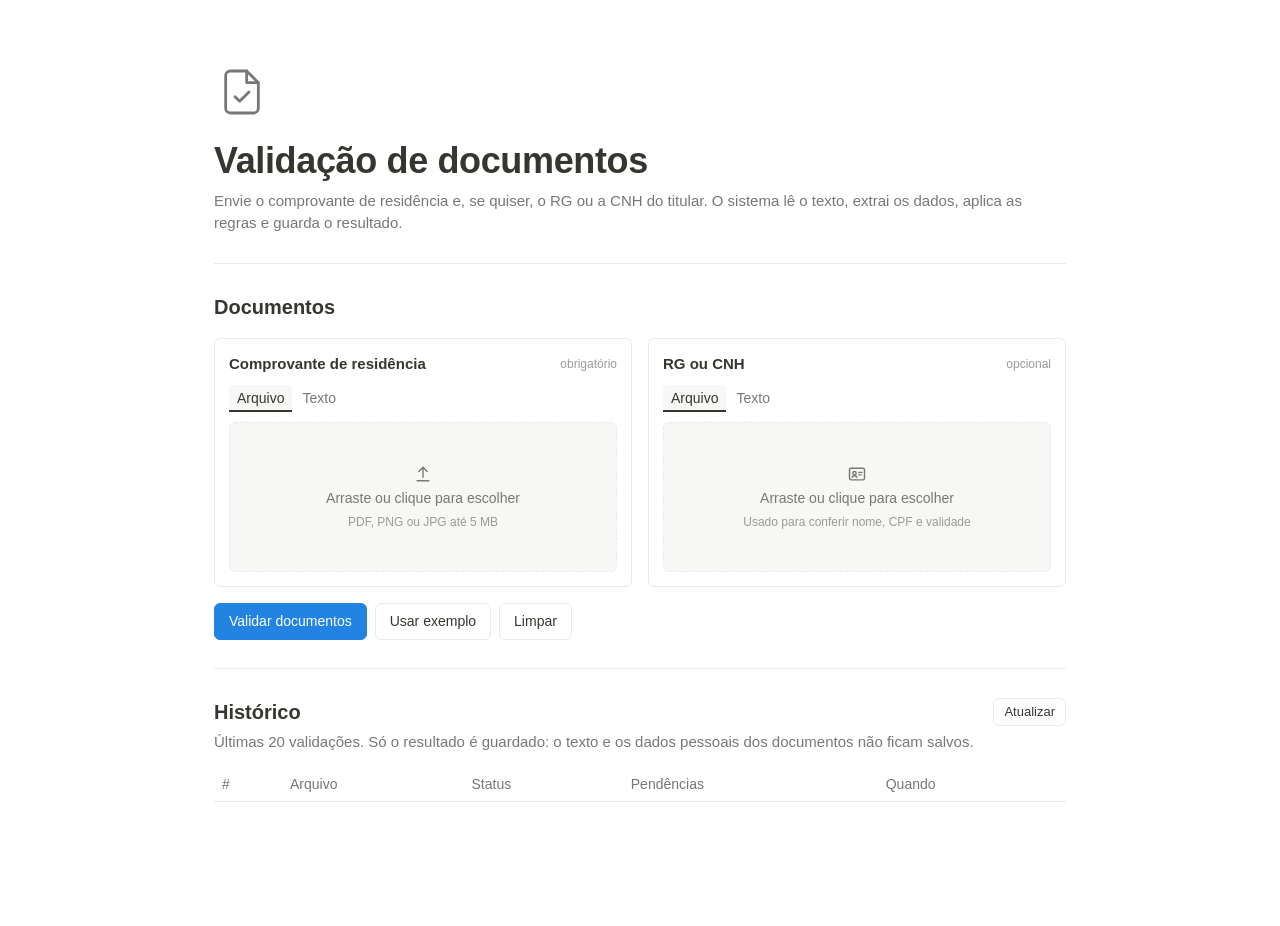
==== src/main/resources/static/index.html @ cb9aefbe "feat: tela web em estilo Notion para validar e consultar - envio do comprovante e do RG/CNH por arqu" ====
<!DOCTYPE html>
<html lang="pt-BR">
<head>
    <meta charset="UTF-8">
    <meta name="viewport" content="width=device-width, initial-scale=1">
    <title>Validação de documentos</title>
    <link rel="stylesheet" href="app.css">
</head>
<body>
<main class="pagina">
    <header class="cabecalho">
        <svg class="icone-titulo" viewBox="0 0 24 24" aria-hidden="true"><path d="M14 3H7a2 2 0 0 0-2 2v14a2 2 0 0 0 2 2h10a2 2 0 0 0 2-2V8z"/><path d="M14 3v5h5"/><path d="m9 14 2 2 4-4"/></svg>
        <h1>Validação de documentos</h1>
        <p class="sub">Envie o comprovante de residência e, se quiser, o RG ou a CNH do titular. O sistema lê o texto, extrai os dados, aplica as regras e guarda o resultado.</p>
    </header>

    <section class="bloco" aria-labelledby="t-envio">
        <h2 id="t-envio">Documentos</h2>
        <div class="docs">
            <div class="doc" data-doc="comprovante">
                <div class="doc-topo">
                    <h3>Comprovante de residência</h3>
                    <span class="obrigatorio">obrigatório</span>
                </div>
                <div class="abas" role="tablist">
                    <button type="button" role="tab" class="aba ativa" data-aba="arquivo" aria-selected="true">Arquivo</button>
                    <button type="button" role="tab" class="aba" data-aba="texto" aria-selected="false">Texto</button>
                </div>
                <label class="soltar" data-painel="arquivo">
                    <input type="file" accept="application/pdf,image/png,image/jpeg" hidden>
                    <svg viewBox="0 0 24 24" aria-hidden="true"><path d="M12 16V4"/><path d="m7 9 5-5 5 5"/><path d="M5 20h14"/></svg>
                    <span class="soltar-texto">Arraste ou clique para escolher</span>
                    <span class="soltar-dica">PDF, PNG ou JPG até 5 MB</span>
                </label>
                <textarea data-painel="texto" hidden rows="7" placeholder="Cole aqui o texto do comprovante"></textarea>
            </div>

            <div class="doc" data-doc="identificacao">
                <div class="doc-topo">
                    <h3>RG ou CNH</h3>
                    <span class="opcional">opcional</span>
                </div>
                <div class="abas" role="tablist">
                    <button type="button" role="tab" class="aba ativa" data-aba="arquivo" aria-selected="true">Arquivo</button>
                    <button type="button" role="tab" class="aba" data-aba="texto" aria-selected="false">Texto</button>
                </div>
                <label class="soltar" data-painel="arquivo">
                    <input type="file" accept="application/pdf,image/png,image/jpeg" hidden>
                    <svg viewBox="0 0 24 24" aria-hidden="true"><rect x="3" y="5" width="18" height="14" rx="2"/><circle cx="9" cy="11" r="2"/><path d="M6 16c.8-1.5 1.8-2 3-2s2.2.5 3 2"/><path d="M14 10h4M14 13h3"/></svg>
                    <span class="soltar-texto">Arraste ou clique para escolher</span>
                    <span class="soltar-dica">Usado para conferir nome, CPF e validade</span>
                </label>
                <textarea data-painel="texto" hidden rows="7" placeholder="Cole aqui o texto do RG ou da CNH"></textarea>
            </div>
        </div>
        <div class="acoes">
            <button type="button" id="validar" class="primario">Validar documentos</button>
            <button type="button" id="exemplo" class="secundario">Usar exemplo</button>
            <button type="button" id="limpar" class="secundario">Limpar</button>
        </div>
        <p id="aviso" class="aviso" role="alert" hidden></p>
    </section>

    <section id="resultado" class="bloco" aria-labelledby="t-resultado" hidden>
        <div class="resultado-topo">
            <h2 id="t-resultado">Resultado</h2>
            <span id="status" class="tag"></span>
        </div>

        <h3 class="rotulo">Etapas</h3>
        <ol id="etapas" class="etapas"></ol>

        <div class="colunas">
            <div>
                <h3 class="rotulo">Dados do comprovante</h3>
                <dl id="dados" class="propriedades"></dl>
            </div>
            <div id="bloco-identificacao" hidden>
                <h3 class="rotulo" id="t-identificacao">Dados da identificação</h3>
                <dl id="identificacao" class="propriedades"></dl>
            </div>
        </div>

        <h3 class="rotulo">Regras</h3>
        <ul id="regras" class="regras"></ul>
    </section>

    <section class="bloco" aria-labelledby="t-historico">
        <div class="resultado-topo">
            <h2 id="t-historico">Histórico</h2>
            <button type="button" id="atualizar" class="secundario pequeno">Atualizar</button>
        </div>
        <p class="sub">Últimas 20 validações. Só o resultado é guardado: o texto e os dados pessoais dos documentos não ficam salvos.</p>
        <div class="tabela-rolagem">
            <table class="tabela">
                <thead><tr><th>#</th><th>Arquivo</th><th>Status</th><th>Pendências</th><th>Quando</th></tr></thead>
                <tbody id="historico"></tbody>
            </table>
        </div>
    </section>
</main>

<template id="icone-ok"><svg viewBox="0 0 24 24" aria-hidden="true"><path d="m5 12 5 5 9-10"/></svg></template>
<template id="icone-falha"><svg viewBox="0 0 24 24" aria-hidden="true"><path d="M6 6l12 12M18 6 6 18"/></svg></template>
<script src="app.js"></script>
</body>
</html>
---- src/main/resources/static/app.css ----
:root {
    --texto: #37352f;
    --texto-2: #787774;
    --texto-3: #9b9a97;
    --borda: #e9e9e7;
    --fundo: #ffffff;
    --fundo-2: #f7f7f5;
    --fundo-hover: #efefed;
    --azul: #2383e2;
    --verde-fundo: #dbeddb; --verde-texto: #1c3829;
    --vermelho-fundo: #ffe2dd; --vermelho-texto: #5d1715;
    --amarelo-fundo: #fdecc8; --amarelo-texto: #402c1b;
    --cinza-fundo: #e3e2e0; --cinza-texto: #32302c;
    color-scheme: light;
}
@media (prefers-color-scheme: dark) {
    :root {
        --texto: #e6e6e4;
        --texto-2: #9b9b9b;
        --texto-3: #7f7f7f;
        --borda: #373737;
        --fundo: #191919;
        --fundo-2: #202020;
        --fundo-hover: #2c2c2c;
        --azul: #529cca;
        --verde-fundo: #2b593f; --verde-texto: #e6f2ea;
        --vermelho-fundo: #6e3630; --vermelho-texto: #fbe9e6;
        --amarelo-fundo: #89632a; --amarelo-texto: #fbf0dc;
        --cinza-fundo: #454b4e; --cinza-texto: #ececec;
        color-scheme: dark;
    }
}
* { box-sizing: border-box; }
body {
    margin: 0;
    background: var(--fundo);
    color: var(--texto);
    font: 15px/1.5 ui-sans-serif, -apple-system, BlinkMacSystemFont, "Segoe UI", Helvetica, Arial, sans-serif;
}
.pagina { max-width: 900px; margin: 0 auto; padding: 64px 24px 96px; }
svg { width: 20px; height: 20px; fill: none; stroke: currentColor; stroke-width: 1.7; stroke-linecap: round; stroke-linejoin: round; }
h1 { font-size: 36px; line-height: 1.2; font-weight: 700; margin: 12px 0 8px; letter-spacing: -0.01em; }
h2 { font-size: 20px; font-weight: 600; margin: 0; }
h3 { font-size: 15px; font-weight: 600; margin: 0; }
.icone-titulo { width: 56px; height: 56px; stroke-width: 1.2; color: var(--texto-2); }
.sub { color: var(--texto-2); margin: 4px 0 0; }
.bloco { border-top: 1px solid var(--borda); padding: 28px 0; }
.cabecalho { padding-bottom: 28px; }
.docs { display: grid; grid-template-columns: 1fr 1fr; gap: 16px; margin-top: 16px; }
.doc { border: 1px solid var(--borda); border-radius: 6px; padding: 14px; }
.doc-topo { display: flex; align-items: center; justify-content: space-between; margin-bottom: 10px; }
.obrigatorio, .opcional { font-size: 12px; color: var(--texto-3); }
.abas { display: flex; gap: 2px; margin-bottom: 10px; }
.aba {
    border: 0; background: none; color: var(--texto-2); font: inherit; font-size: 14px;
    padding: 3px 8px; border-radius: 4px; cursor: pointer;
}
.aba:hover { background: var(--fundo-hover); }
.aba.ativa { color: var(--texto); background: var(--fundo-2); box-shadow: inset 0 -2px 0 var(--texto); border-radius: 4px 4px 0 0; }
.soltar {
    display: flex; flex-direction: column; align-items: center; justify-content: center; gap: 4px;
    min-height: 150px; padding: 16px; text-align: center;
    border: 1px dashed var(--borda); border-radius: 6px; background: var(--fundo-2);
    color: var(--texto-2); cursor: pointer; transition: background .15s, border-color .15s;
}
.soltar:hover, .soltar.sobre { background: var(--fundo-hover); border-color: var(--texto-3); }
.soltar.escolhido { color: var(--texto); border-style: solid; }
.soltar-texto { font-size: 14px; word-break: break-all; }
.soltar-dica { font-size: 12px; color: var(--texto-3); }
textarea {
    width: 100%; min-height: 150px; resize: vertical; padding: 10px;
    font: 13px/1.5 ui-monospace, SFMono-Regular, Menlo, Consolas, monospace;
    color: var(--texto); background: var(--fundo-2); border: 1px solid var(--borda); border-radius: 6px;
}
.acoes { display: flex; flex-wrap: wrap; gap: 8px; margin-top: 16px; }
button.primario, button.secundario {
    font: inherit; font-size: 14px; font-weight: 500; border-radius: 6px; padding: 7px 14px; cursor: pointer;
}
button.primario { background: var(--azul); color: #fff; border: 1px solid var(--azul); }
button.primario:hover { filter: brightness(.94); }
button.primario:disabled { opacity: .6; cursor: progress; }
button.secundario { background: var(--fundo); color: var(--texto); border: 1px solid var(--borda); }
button.secundario:hover { background: var(--fundo-hover); }
button.pequeno { padding: 3px 10px; font-size: 13px; }
:focus-visible { outline: 2px solid var(--azul); outline-offset: 2px; }
.aviso { margin: 14px 0 0; padding: 10px 12px; border-radius: 6px; background: var(--vermelho-fundo); color: var(--vermelho-texto); white-space: pre-line; }
.resultado-topo { display: flex; align-items: center; justify-content: space-between; gap: 12px; }
.tag { display: inline-block; font-size: 13px; font-weight: 500; padding: 1px 8px; border-radius: 4px; background: var(--cinza-fundo); color: var(--cinza-texto); white-space: nowrap; }
.tag.APROVADO { background: var(--verde-fundo); color: var(--verde-texto); }
.tag.REPROVADO { background: var(--vermelho-fundo); color: var(--vermelho-texto); }
.tag.REVISAO_MANUAL { background: var(--amarelo-fundo); color: var(--amarelo-texto); }
.rotulo { color: var(--texto-2); font-size: 13px; font-weight: 500; margin: 24px 0 8px; }
.etapas { list-style: none; margin: 0; padding: 0; position: relative; }
.etapas li { display: grid; grid-template-columns: 28px 1fr; gap: 12px; padding: 6px 0; position: relative; }
.etapas li:not(:last-child)::before { content: ""; position: absolute; left: 13px; top: 32px; bottom: -6px; width: 1px; background: var(--borda); }
.etapa-num { width: 28px; height: 28px; border-radius: 50%; border: 1px solid var(--borda); display: grid; place-items: center; font-size: 13px; color: var(--texto-2); background: var(--fundo); }
.etapa-nome { font-weight: 500; }
.etapa-desc { color: var(--texto-2); font-size: 13px; }
.etapa-res { font-size: 13px; color: var(--texto); background: var(--fundo-2); border-radius: 4px; padding: 2px 6px; display: inline-block; margin-top: 2px; word-break: break-word; }
.colunas { display: grid; grid-template-columns: 1fr 1fr; gap: 24px; }
.propriedades { display: grid; grid-template-columns: 130px 1fr; margin: 0; }
.propriedades dt { color: var(--texto-2); font-size: 14px; padding: 5px 0; }
.propriedades dd { margin: 0; padding: 5px 0; font-size: 14px; word-break: break-word; }
.vazio { color: var(--texto-3); }
.regras { list-style: none; margin: 0; padding: 0; }
.regras li { display: flex; align-items: center; gap: 8px; padding: 4px 0; font-size: 14px; }
.regras li svg { width: 16px; height: 16px; flex: none; stroke-width: 2.2; }
.regras li.falha { color: var(--vermelho-texto); }
@media (prefers-color-scheme: dark) { .regras li.falha { color: #ff8a7a; } }
.tabela-rolagem { overflow-x: auto; margin-top: 14px; }
.tabela { width: 100%; border-collapse: collapse; font-size: 14px; }
.tabela th { text-align: left; font-weight: 500; color: var(--texto-2); padding: 6px 8px; border-bottom: 1px solid var(--borda); }
.tabela td { padding: 7px 8px; border-bottom: 1px solid var(--borda); vertical-align: top; }
.tabela tr:hover td { background: var(--fundo-2); }
.tabela .num { color: var(--texto-3); }
@media (max-width: 680px) {
    .pagina { padding-top: 32px; }
    h1 { font-size: 28px; }
    .docs, .colunas { grid-template-columns: 1fr; }
}
@media (prefers-reduced-motion: reduce) { * { transition: none !important; } }
[hidden] { display: none !important; }
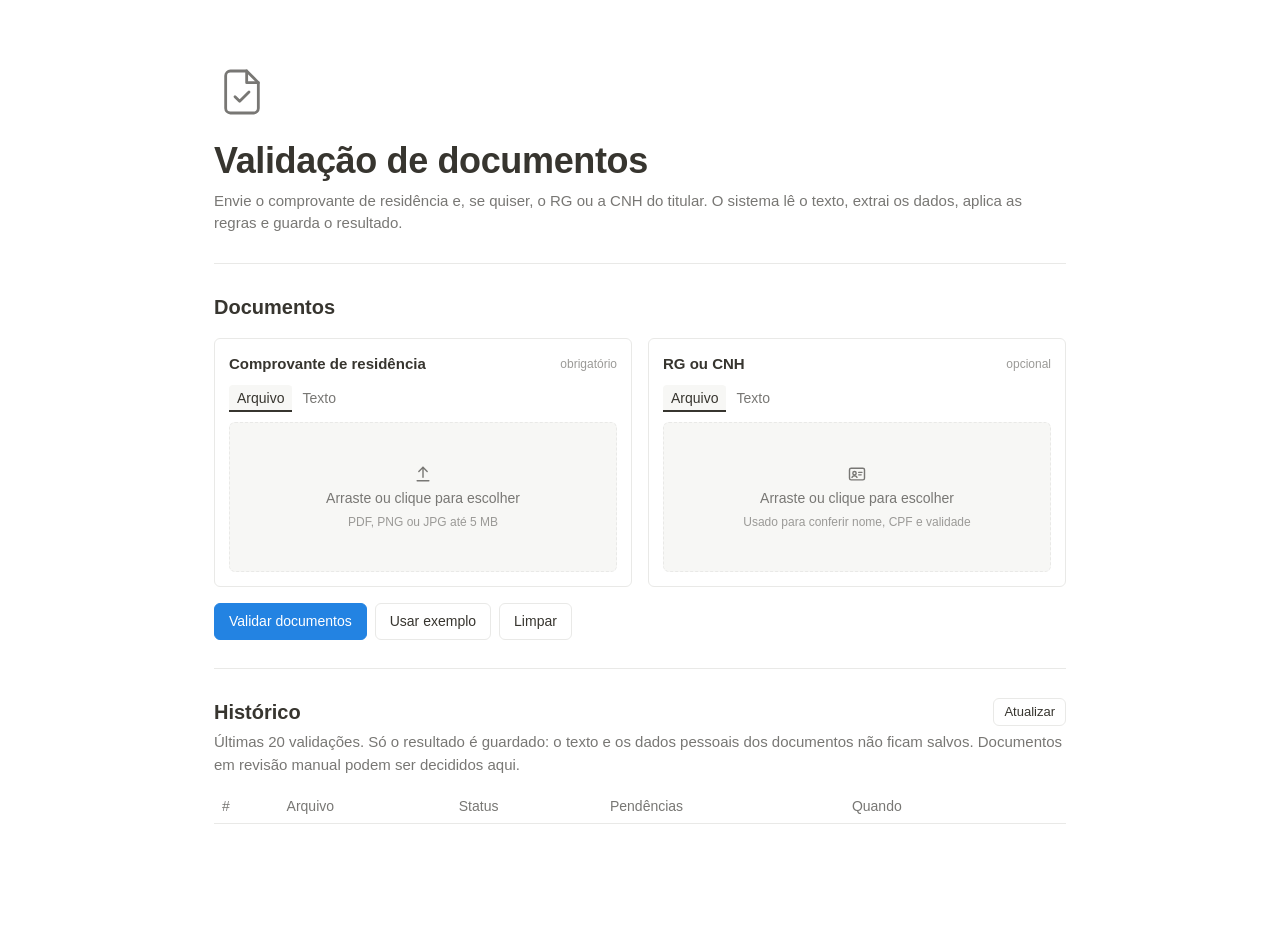
==== commit bdb08fba: "feat: revisao manual na tela - aviso no resultado e botao Revisar no historico para documentos em re" ====
--- a/src/main/resources/static/index.html
+++ b/src/main/resources/static/index.html
@@ -83,6 +83,24 @@
 
         <h3 class="rotulo">Regras</h3>
         <ul id="regras" class="regras"></ul>
+        <div id="chamada-revisao" class="chamada" hidden>
+            <span>Este documento precisa de uma decisão do analista.</span>
+            <button type="button" id="abrir-revisao" class="secundario pequeno">Revisar agora</button>
+        </div>
+    </section>
+
+    <section id="revisao" class="bloco" aria-labelledby="t-revisao" hidden>
+        <h2 id="t-revisao">Revisão manual</h2>
+        <p class="sub">O sistema não conseguiu ler todos os campos com segurança. Confira o documento original e registre a decisão.</p>
+        <p id="revisao-doc" class="revisao-doc"></p>
+        <label class="campo-rotulo" for="motivo">Motivo da decisão</label>
+        <textarea id="motivo" rows="3" maxlength="500" placeholder="Ex.: conferi o endereço no documento original"></textarea>
+        <div class="acoes">
+            <button type="button" id="aprovar" class="primario">Aprovar</button>
+            <button type="button" id="reprovar" class="perigo">Reprovar</button>
+            <button type="button" id="cancelar-revisao" class="secundario">Cancelar</button>
+        </div>
+        <p id="aviso-revisao" class="aviso" role="alert" hidden></p>
     </section>
 
     <section class="bloco" aria-labelledby="t-historico">
@@ -90,10 +108,10 @@
             <h2 id="t-historico">Histórico</h2>
             <button type="button" id="atualizar" class="secundario pequeno">Atualizar</button>
         </div>
-        <p class="sub">Últimas 20 validações. Só o resultado é guardado: o texto e os dados pessoais dos documentos não ficam salvos.</p>
+        <p class="sub">Últimas 20 validações. Só o resultado é guardado: o texto e os dados pessoais dos documentos não ficam salvos. Documentos em revisão manual podem ser decididos aqui.</p>
         <div class="tabela-rolagem">
             <table class="tabela">
-                <thead><tr><th>#</th><th>Arquivo</th><th>Status</th><th>Pendências</th><th>Quando</th></tr></thead>
+                <thead><tr><th>#</th><th>Arquivo</th><th>Status</th><th>Pendências</th><th>Quando</th><th></th></tr></thead>
                 <tbody id="historico"></tbody>
             </table>
         </div>
--- a/src/main/resources/static/app.css
+++ b/src/main/resources/static/app.css
@@ -119,4 +119,15 @@
     .docs, .colunas { grid-template-columns: 1fr; }
 }
 @media (prefers-reduced-motion: reduce) { * { transition: none !important; } }
+button.perigo { font: inherit; font-size: 14px; font-weight: 500; border-radius: 6px; padding: 7px 14px; cursor: pointer;
+    background: var(--fundo); color: var(--vermelho-texto); border: 1px solid var(--vermelho-fundo); }
+button.perigo:hover { background: var(--vermelho-fundo); }
+@media (prefers-color-scheme: dark) { button.perigo { color: #ff8a7a; } }
+.chamada { display: flex; align-items: center; justify-content: space-between; gap: 12px; margin-top: 20px;
+    padding: 10px 12px; border-radius: 6px; background: var(--amarelo-fundo); color: var(--amarelo-texto); font-size: 14px; }
+.revisao-doc { margin: 14px 0 12px; font-weight: 500; }
+.campo-rotulo { display: block; font-size: 13px; color: var(--texto-2); margin-bottom: 6px; }
+#motivo { min-height: 80px; font-family: inherit; font-size: 14px; }
+.revisado { display: block; font-size: 12px; color: var(--texto-3); margin-top: 2px; }
+.ok-revisao { margin: 14px 0 0; padding: 10px 12px; border-radius: 6px; background: var(--verde-fundo); color: var(--verde-texto); }
 [hidden] { display: none !important; }
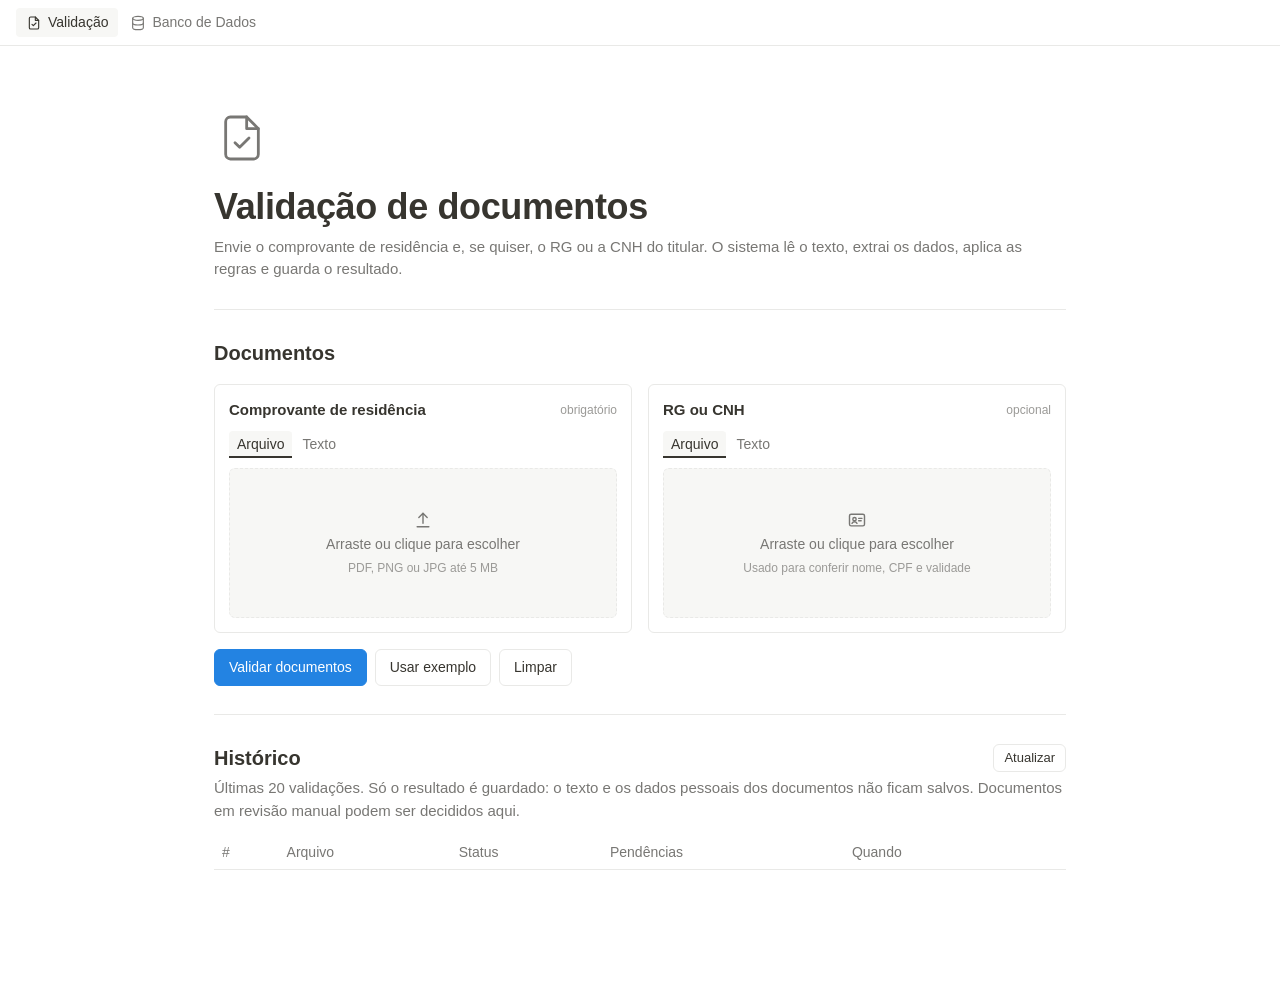
==== commit 794b200f: "feat: tela Banco de Dados com os dados extraidos e download em JSON - nova tela /banco.html, com men" ====
--- a/src/main/resources/static/index.html
+++ b/src/main/resources/static/index.html
@@ -7,6 +7,10 @@
     <link rel="stylesheet" href="app.css">
 </head>
 <body>
+<nav class="nav" aria-label="Telas">
+    <a href="/" class="nav-item ativo" aria-current="page"><svg viewBox="0 0 24 24" aria-hidden="true"><path d="M14 3H7a2 2 0 0 0-2 2v14a2 2 0 0 0 2 2h10a2 2 0 0 0 2-2V8z"/><path d="M14 3v5h5"/><path d="m9 14 2 2 4-4"/></svg>Validação</a>
+    <a href="/banco.html" class="nav-item"><svg viewBox="0 0 24 24" aria-hidden="true"><ellipse cx="12" cy="5" rx="8" ry="3"/><path d="M4 5v14c0 1.7 3.6 3 8 3s8-1.3 8-3V5"/><path d="M4 12c0 1.7 3.6 3 8 3s8-1.3 8-3"/></svg>Banco de Dados</a>
+</nav>
 <main class="pagina">
     <header class="cabecalho">
         <svg class="icone-titulo" viewBox="0 0 24 24" aria-hidden="true"><path d="M14 3H7a2 2 0 0 0-2 2v14a2 2 0 0 0 2 2h10a2 2 0 0 0 2-2V8z"/><path d="M14 3v5h5"/><path d="m9 14 2 2 4-4"/></svg>
--- a/src/main/resources/static/app.css
+++ b/src/main/resources/static/app.css
@@ -130,4 +130,30 @@
 #motivo { min-height: 80px; font-family: inherit; font-size: 14px; }
 .revisado { display: block; font-size: 12px; color: var(--texto-3); margin-top: 2px; }
 .ok-revisao { margin: 14px 0 0; padding: 10px 12px; border-radius: 6px; background: var(--verde-fundo); color: var(--verde-texto); }
+.nav { display: flex; gap: 2px; padding: 8px 16px; border-bottom: 1px solid var(--borda); background: var(--fundo); position: sticky; top: 0; z-index: 1; }
+.nav-item { display: inline-flex; align-items: center; gap: 6px; padding: 4px 10px; border-radius: 4px; color: var(--texto-2); text-decoration: none; font-size: 14px; }
+.nav-item svg { width: 16px; height: 16px; }
+.nav-item:hover { background: var(--fundo-hover); color: var(--texto); }
+.nav-item.ativo { color: var(--texto); background: var(--fundo-2); font-weight: 500; }
+.pagina.larga { max-width: 1200px; }
+.barra { display: flex; flex-wrap: wrap; align-items: center; gap: 10px; }
+.filtros { display: flex; gap: 2px; }
+.filtro { border: 0; background: none; color: var(--texto-2); font: inherit; font-size: 14px; padding: 3px 10px; border-radius: 4px; cursor: pointer; }
+.filtro:hover { background: var(--fundo-hover); }
+.filtro.ativo { color: var(--texto); background: var(--fundo-2); box-shadow: inset 0 -2px 0 var(--texto); border-radius: 4px 4px 0 0; }
+.busca { flex: 1; min-width: 200px; font: inherit; font-size: 14px; padding: 5px 10px; color: var(--texto); background: var(--fundo-2); border: 1px solid var(--borda); border-radius: 6px; }
+.barra-acoes { display: flex; gap: 8px; margin-left: auto; }
+.botao-link { display: inline-block; text-decoration: none; border-radius: 6px; font-size: 13px; font-weight: 500; padding: 3px 10px; }
+.botao-link.primario { background: var(--azul); color: #fff; border: 1px solid var(--azul); }
+.botao-link.primario:hover { filter: brightness(.94); }
+.tabela.banco td { white-space: nowrap; }
+.tabela.banco td.quebra { white-space: normal; min-width: 180px; }
+.tabela.banco tr.detalhe td { background: var(--fundo-2); white-space: normal; padding: 14px 16px; }
+.detalhe-grade { display: grid; grid-template-columns: repeat(auto-fit, minmax(260px, 1fr)); gap: 20px; }
+.detalhe-grade h3 { font-size: 13px; color: var(--texto-2); font-weight: 500; margin: 0 0 6px; }
+.detalhe-acoes { margin-top: 12px; }
+.botao-expandir { border: 0; background: none; color: var(--texto-2); cursor: pointer; padding: 2px 4px; border-radius: 4px; display: inline-flex; }
+.botao-expandir:hover { background: var(--fundo-hover); color: var(--texto); }
+.botao-expandir svg { width: 16px; height: 16px; transition: transform .15s; }
+.botao-expandir[aria-expanded="true"] svg { transform: rotate(90deg); }
 [hidden] { display: none !important; }
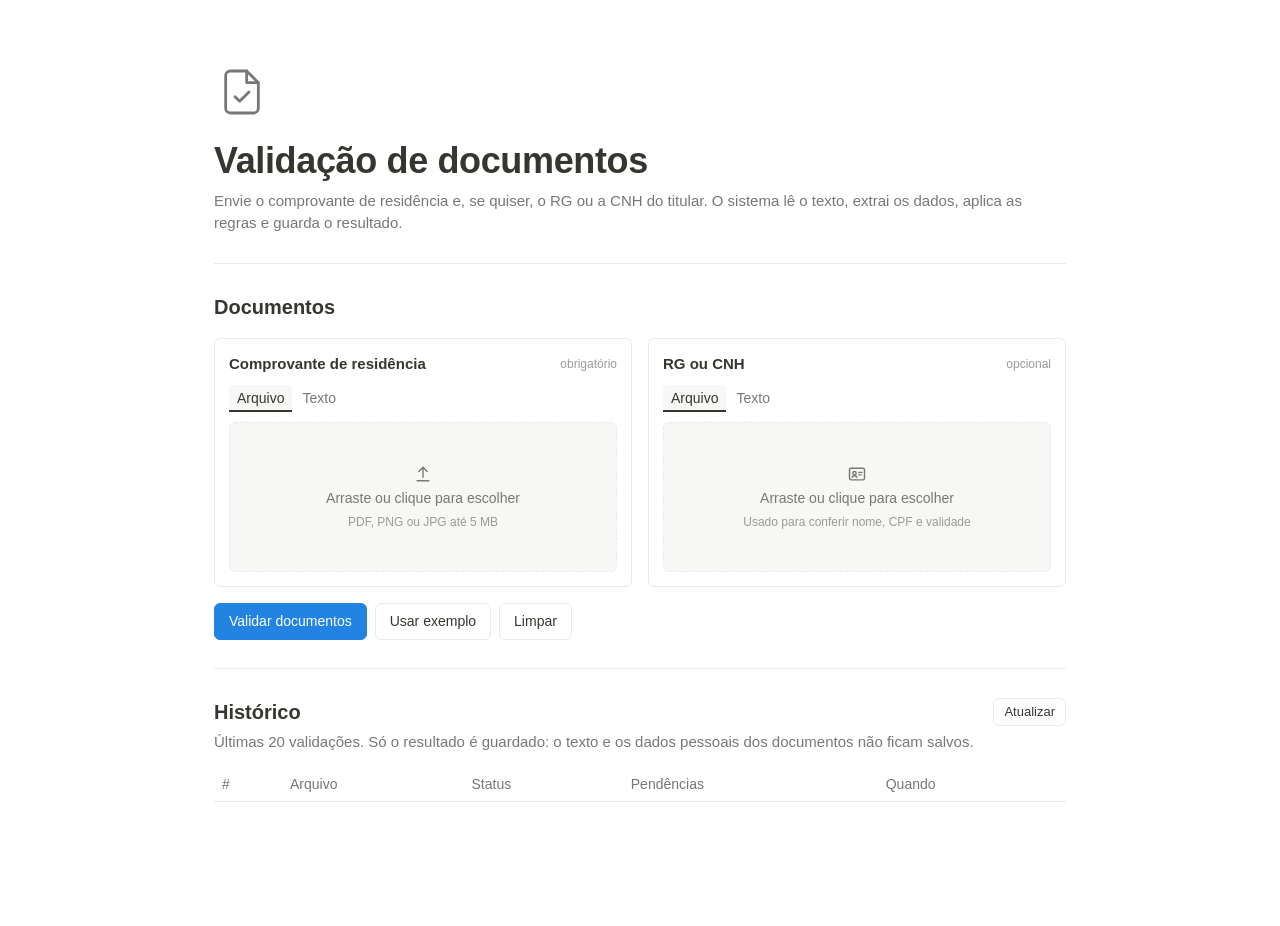
==== commit e8aa320d: "Merge pull request #62 from Luisr-nunes/feat/front-end feat: tela web em estilo Notion para validar " ====
--- a/src/main/resources/static/index.html
+++ b/src/main/resources/static/index.html
@@ -7,10 +7,6 @@
     <link rel="stylesheet" href="app.css">
 </head>
 <body>
-<nav class="nav" aria-label="Telas">
-    <a href="/" class="nav-item ativo" aria-current="page"><svg viewBox="0 0 24 24" aria-hidden="true"><path d="M14 3H7a2 2 0 0 0-2 2v14a2 2 0 0 0 2 2h10a2 2 0 0 0 2-2V8z"/><path d="M14 3v5h5"/><path d="m9 14 2 2 4-4"/></svg>Validação</a>
-    <a href="/banco.html" class="nav-item"><svg viewBox="0 0 24 24" aria-hidden="true"><ellipse cx="12" cy="5" rx="8" ry="3"/><path d="M4 5v14c0 1.7 3.6 3 8 3s8-1.3 8-3V5"/><path d="M4 12c0 1.7 3.6 3 8 3s8-1.3 8-3"/></svg>Banco de Dados</a>
-</nav>
 <main class="pagina">
     <header class="cabecalho">
         <svg class="icone-titulo" viewBox="0 0 24 24" aria-hidden="true"><path d="M14 3H7a2 2 0 0 0-2 2v14a2 2 0 0 0 2 2h10a2 2 0 0 0 2-2V8z"/><path d="M14 3v5h5"/><path d="m9 14 2 2 4-4"/></svg>
@@ -87,24 +83,6 @@
 
         <h3 class="rotulo">Regras</h3>
         <ul id="regras" class="regras"></ul>
-        <div id="chamada-revisao" class="chamada" hidden>
-            <span>Este documento precisa de uma decisão do analista.</span>
-            <button type="button" id="abrir-revisao" class="secundario pequeno">Revisar agora</button>
-        </div>
-    </section>
-
-    <section id="revisao" class="bloco" aria-labelledby="t-revisao" hidden>
-        <h2 id="t-revisao">Revisão manual</h2>
-        <p class="sub">O sistema não conseguiu ler todos os campos com segurança. Confira o documento original e registre a decisão.</p>
-        <p id="revisao-doc" class="revisao-doc"></p>
-        <label class="campo-rotulo" for="motivo">Motivo da decisão</label>
-        <textarea id="motivo" rows="3" maxlength="500" placeholder="Ex.: conferi o endereço no documento original"></textarea>
-        <div class="acoes">
-            <button type="button" id="aprovar" class="primario">Aprovar</button>
-            <button type="button" id="reprovar" class="perigo">Reprovar</button>
-            <button type="button" id="cancelar-revisao" class="secundario">Cancelar</button>
-        </div>
-        <p id="aviso-revisao" class="aviso" role="alert" hidden></p>
     </section>
 
     <section class="bloco" aria-labelledby="t-historico">
@@ -112,10 +90,10 @@
             <h2 id="t-historico">Histórico</h2>
             <button type="button" id="atualizar" class="secundario pequeno">Atualizar</button>
         </div>
-        <p class="sub">Últimas 20 validações. Só o resultado é guardado: o texto e os dados pessoais dos documentos não ficam salvos. Documentos em revisão manual podem ser decididos aqui.</p>
+        <p class="sub">Últimas 20 validações. Só o resultado é guardado: o texto e os dados pessoais dos documentos não ficam salvos.</p>
         <div class="tabela-rolagem">
             <table class="tabela">
-                <thead><tr><th>#</th><th>Arquivo</th><th>Status</th><th>Pendências</th><th>Quando</th><th></th></tr></thead>
+                <thead><tr><th>#</th><th>Arquivo</th><th>Status</th><th>Pendências</th><th>Quando</th></tr></thead>
                 <tbody id="historico"></tbody>
             </table>
         </div>
--- a/src/main/resources/static/app.css
+++ b/src/main/resources/static/app.css
@@ -119,41 +119,4 @@
     .docs, .colunas { grid-template-columns: 1fr; }
 }
 @media (prefers-reduced-motion: reduce) { * { transition: none !important; } }
-button.perigo { font: inherit; font-size: 14px; font-weight: 500; border-radius: 6px; padding: 7px 14px; cursor: pointer;
-    background: var(--fundo); color: var(--vermelho-texto); border: 1px solid var(--vermelho-fundo); }
-button.perigo:hover { background: var(--vermelho-fundo); }
-@media (prefers-color-scheme: dark) { button.perigo { color: #ff8a7a; } }
-.chamada { display: flex; align-items: center; justify-content: space-between; gap: 12px; margin-top: 20px;
-    padding: 10px 12px; border-radius: 6px; background: var(--amarelo-fundo); color: var(--amarelo-texto); font-size: 14px; }
-.revisao-doc { margin: 14px 0 12px; font-weight: 500; }
-.campo-rotulo { display: block; font-size: 13px; color: var(--texto-2); margin-bottom: 6px; }
-#motivo { min-height: 80px; font-family: inherit; font-size: 14px; }
-.revisado { display: block; font-size: 12px; color: var(--texto-3); margin-top: 2px; }
-.ok-revisao { margin: 14px 0 0; padding: 10px 12px; border-radius: 6px; background: var(--verde-fundo); color: var(--verde-texto); }
-.nav { display: flex; gap: 2px; padding: 8px 16px; border-bottom: 1px solid var(--borda); background: var(--fundo); position: sticky; top: 0; z-index: 1; }
-.nav-item { display: inline-flex; align-items: center; gap: 6px; padding: 4px 10px; border-radius: 4px; color: var(--texto-2); text-decoration: none; font-size: 14px; }
-.nav-item svg { width: 16px; height: 16px; }
-.nav-item:hover { background: var(--fundo-hover); color: var(--texto); }
-.nav-item.ativo { color: var(--texto); background: var(--fundo-2); font-weight: 500; }
-.pagina.larga { max-width: 1200px; }
-.barra { display: flex; flex-wrap: wrap; align-items: center; gap: 10px; }
-.filtros { display: flex; gap: 2px; }
-.filtro { border: 0; background: none; color: var(--texto-2); font: inherit; font-size: 14px; padding: 3px 10px; border-radius: 4px; cursor: pointer; }
-.filtro:hover { background: var(--fundo-hover); }
-.filtro.ativo { color: var(--texto); background: var(--fundo-2); box-shadow: inset 0 -2px 0 var(--texto); border-radius: 4px 4px 0 0; }
-.busca { flex: 1; min-width: 200px; font: inherit; font-size: 14px; padding: 5px 10px; color: var(--texto); background: var(--fundo-2); border: 1px solid var(--borda); border-radius: 6px; }
-.barra-acoes { display: flex; gap: 8px; margin-left: auto; }
-.botao-link { display: inline-block; text-decoration: none; border-radius: 6px; font-size: 13px; font-weight: 500; padding: 3px 10px; }
-.botao-link.primario { background: var(--azul); color: #fff; border: 1px solid var(--azul); }
-.botao-link.primario:hover { filter: brightness(.94); }
-.tabela.banco td { white-space: nowrap; }
-.tabela.banco td.quebra { white-space: normal; min-width: 180px; }
-.tabela.banco tr.detalhe td { background: var(--fundo-2); white-space: normal; padding: 14px 16px; }
-.detalhe-grade { display: grid; grid-template-columns: repeat(auto-fit, minmax(260px, 1fr)); gap: 20px; }
-.detalhe-grade h3 { font-size: 13px; color: var(--texto-2); font-weight: 500; margin: 0 0 6px; }
-.detalhe-acoes { margin-top: 12px; }
-.botao-expandir { border: 0; background: none; color: var(--texto-2); cursor: pointer; padding: 2px 4px; border-radius: 4px; display: inline-flex; }
-.botao-expandir:hover { background: var(--fundo-hover); color: var(--texto); }
-.botao-expandir svg { width: 16px; height: 16px; transition: transform .15s; }
-.botao-expandir[aria-expanded="true"] svg { transform: rotate(90deg); }
 [hidden] { display: none !important; }
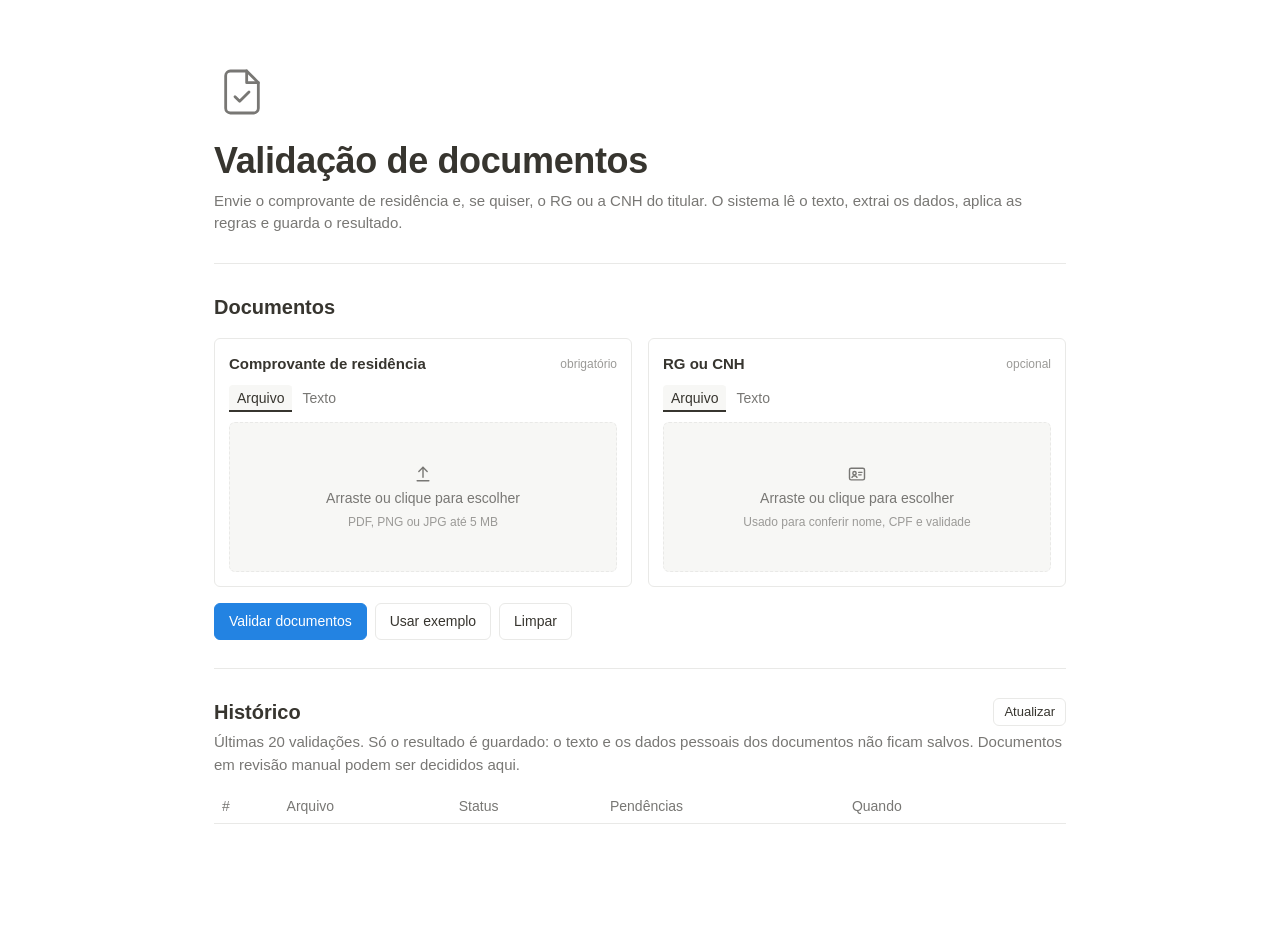
==== commit bce76afc: "Merge pull request #66 from Luisr-nunes/feat/tela-revisao-manual feat: revisao manual na tela" ====
--- a/src/main/resources/static/index.html
+++ b/src/main/resources/static/index.html
@@ -83,6 +83,24 @@
 
         <h3 class="rotulo">Regras</h3>
         <ul id="regras" class="regras"></ul>
+        <div id="chamada-revisao" class="chamada" hidden>
+            <span>Este documento precisa de uma decisão do analista.</span>
+            <button type="button" id="abrir-revisao" class="secundario pequeno">Revisar agora</button>
+        </div>
+    </section>
+
+    <section id="revisao" class="bloco" aria-labelledby="t-revisao" hidden>
+        <h2 id="t-revisao">Revisão manual</h2>
+        <p class="sub">O sistema não conseguiu ler todos os campos com segurança. Confira o documento original e registre a decisão.</p>
+        <p id="revisao-doc" class="revisao-doc"></p>
+        <label class="campo-rotulo" for="motivo">Motivo da decisão</label>
+        <textarea id="motivo" rows="3" maxlength="500" placeholder="Ex.: conferi o endereço no documento original"></textarea>
+        <div class="acoes">
+            <button type="button" id="aprovar" class="primario">Aprovar</button>
+            <button type="button" id="reprovar" class="perigo">Reprovar</button>
+            <button type="button" id="cancelar-revisao" class="secundario">Cancelar</button>
+        </div>
+        <p id="aviso-revisao" class="aviso" role="alert" hidden></p>
     </section>
 
     <section class="bloco" aria-labelledby="t-historico">
@@ -90,10 +108,10 @@
             <h2 id="t-historico">Histórico</h2>
             <button type="button" id="atualizar" class="secundario pequeno">Atualizar</button>
         </div>
-        <p class="sub">Últimas 20 validações. Só o resultado é guardado: o texto e os dados pessoais dos documentos não ficam salvos.</p>
+        <p class="sub">Últimas 20 validações. Só o resultado é guardado: o texto e os dados pessoais dos documentos não ficam salvos. Documentos em revisão manual podem ser decididos aqui.</p>
         <div class="tabela-rolagem">
             <table class="tabela">
-                <thead><tr><th>#</th><th>Arquivo</th><th>Status</th><th>Pendências</th><th>Quando</th></tr></thead>
+                <thead><tr><th>#</th><th>Arquivo</th><th>Status</th><th>Pendências</th><th>Quando</th><th></th></tr></thead>
                 <tbody id="historico"></tbody>
             </table>
         </div>
--- a/src/main/resources/static/app.css
+++ b/src/main/resources/static/app.css
@@ -119,4 +119,15 @@
     .docs, .colunas { grid-template-columns: 1fr; }
 }
 @media (prefers-reduced-motion: reduce) { * { transition: none !important; } }
+button.perigo { font: inherit; font-size: 14px; font-weight: 500; border-radius: 6px; padding: 7px 14px; cursor: pointer;
+    background: var(--fundo); color: var(--vermelho-texto); border: 1px solid var(--vermelho-fundo); }
+button.perigo:hover { background: var(--vermelho-fundo); }
+@media (prefers-color-scheme: dark) { button.perigo { color: #ff8a7a; } }
+.chamada { display: flex; align-items: center; justify-content: space-between; gap: 12px; margin-top: 20px;
+    padding: 10px 12px; border-radius: 6px; background: var(--amarelo-fundo); color: var(--amarelo-texto); font-size: 14px; }
+.revisao-doc { margin: 14px 0 12px; font-weight: 500; }
+.campo-rotulo { display: block; font-size: 13px; color: var(--texto-2); margin-bottom: 6px; }
+#motivo { min-height: 80px; font-family: inherit; font-size: 14px; }
+.revisado { display: block; font-size: 12px; color: var(--texto-3); margin-top: 2px; }
+.ok-revisao { margin: 14px 0 0; padding: 10px 12px; border-radius: 6px; background: var(--verde-fundo); color: var(--verde-texto); }
 [hidden] { display: none !important; }
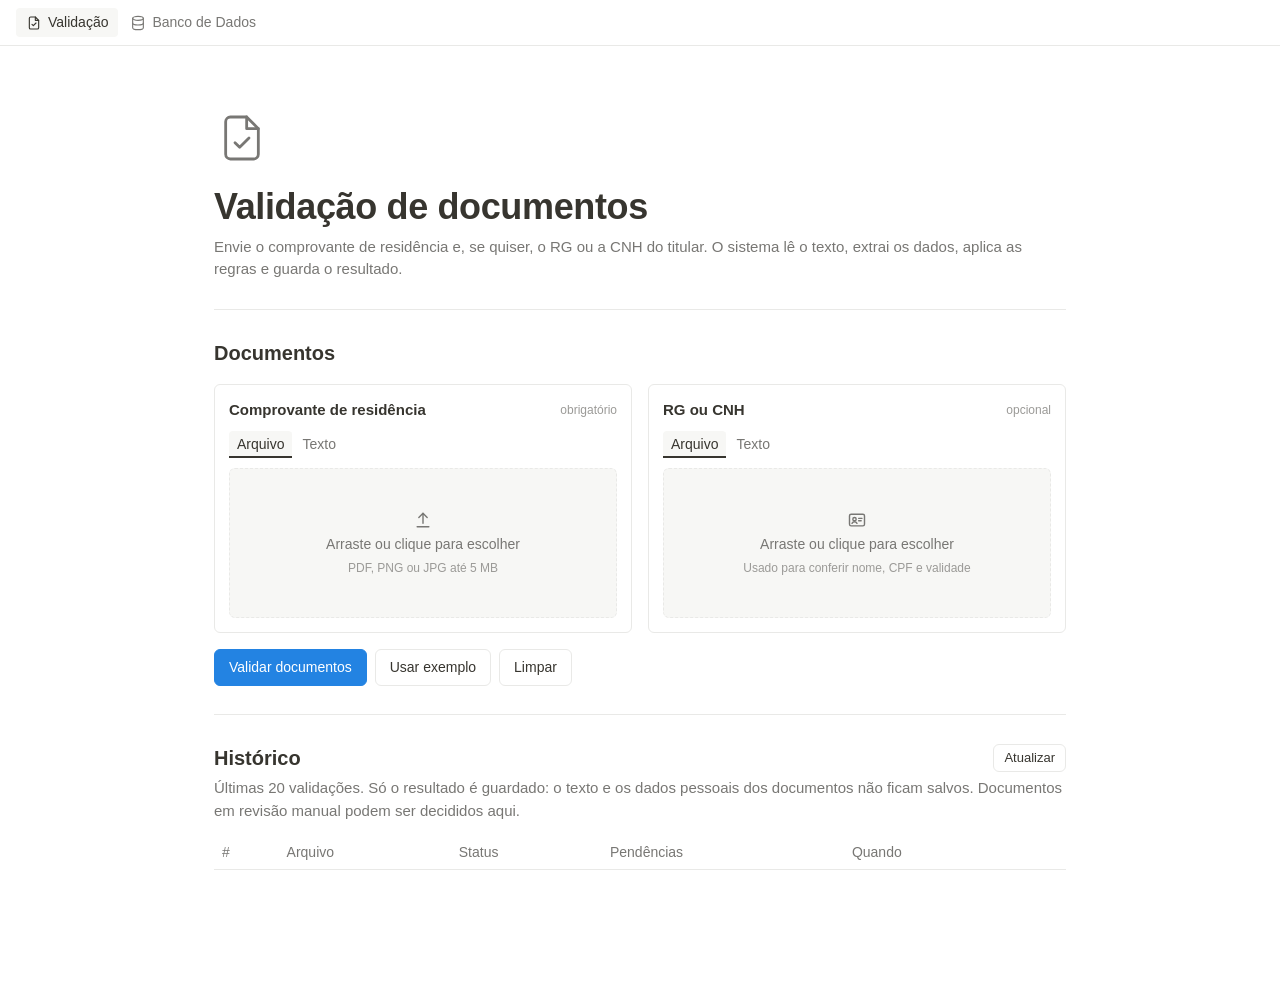
==== commit d0dbc841: "Merge pull request #69 from Luisr-nunes/feat/tela-banco-de-dados feat: tela Banco de Dados com os da" ====
--- a/src/main/resources/static/index.html
+++ b/src/main/resources/static/index.html
@@ -7,6 +7,10 @@
     <link rel="stylesheet" href="app.css">
 </head>
 <body>
+<nav class="nav" aria-label="Telas">
+    <a href="/" class="nav-item ativo" aria-current="page"><svg viewBox="0 0 24 24" aria-hidden="true"><path d="M14 3H7a2 2 0 0 0-2 2v14a2 2 0 0 0 2 2h10a2 2 0 0 0 2-2V8z"/><path d="M14 3v5h5"/><path d="m9 14 2 2 4-4"/></svg>Validação</a>
+    <a href="/banco.html" class="nav-item"><svg viewBox="0 0 24 24" aria-hidden="true"><ellipse cx="12" cy="5" rx="8" ry="3"/><path d="M4 5v14c0 1.7 3.6 3 8 3s8-1.3 8-3V5"/><path d="M4 12c0 1.7 3.6 3 8 3s8-1.3 8-3"/></svg>Banco de Dados</a>
+</nav>
 <main class="pagina">
     <header class="cabecalho">
         <svg class="icone-titulo" viewBox="0 0 24 24" aria-hidden="true"><path d="M14 3H7a2 2 0 0 0-2 2v14a2 2 0 0 0 2 2h10a2 2 0 0 0 2-2V8z"/><path d="M14 3v5h5"/><path d="m9 14 2 2 4-4"/></svg>
--- a/src/main/resources/static/app.css
+++ b/src/main/resources/static/app.css
@@ -130,4 +130,30 @@
 #motivo { min-height: 80px; font-family: inherit; font-size: 14px; }
 .revisado { display: block; font-size: 12px; color: var(--texto-3); margin-top: 2px; }
 .ok-revisao { margin: 14px 0 0; padding: 10px 12px; border-radius: 6px; background: var(--verde-fundo); color: var(--verde-texto); }
+.nav { display: flex; gap: 2px; padding: 8px 16px; border-bottom: 1px solid var(--borda); background: var(--fundo); position: sticky; top: 0; z-index: 1; }
+.nav-item { display: inline-flex; align-items: center; gap: 6px; padding: 4px 10px; border-radius: 4px; color: var(--texto-2); text-decoration: none; font-size: 14px; }
+.nav-item svg { width: 16px; height: 16px; }
+.nav-item:hover { background: var(--fundo-hover); color: var(--texto); }
+.nav-item.ativo { color: var(--texto); background: var(--fundo-2); font-weight: 500; }
+.pagina.larga { max-width: 1200px; }
+.barra { display: flex; flex-wrap: wrap; align-items: center; gap: 10px; }
+.filtros { display: flex; gap: 2px; }
+.filtro { border: 0; background: none; color: var(--texto-2); font: inherit; font-size: 14px; padding: 3px 10px; border-radius: 4px; cursor: pointer; }
+.filtro:hover { background: var(--fundo-hover); }
+.filtro.ativo { color: var(--texto); background: var(--fundo-2); box-shadow: inset 0 -2px 0 var(--texto); border-radius: 4px 4px 0 0; }
+.busca { flex: 1; min-width: 200px; font: inherit; font-size: 14px; padding: 5px 10px; color: var(--texto); background: var(--fundo-2); border: 1px solid var(--borda); border-radius: 6px; }
+.barra-acoes { display: flex; gap: 8px; margin-left: auto; }
+.botao-link { display: inline-block; text-decoration: none; border-radius: 6px; font-size: 13px; font-weight: 500; padding: 3px 10px; }
+.botao-link.primario { background: var(--azul); color: #fff; border: 1px solid var(--azul); }
+.botao-link.primario:hover { filter: brightness(.94); }
+.tabela.banco td { white-space: nowrap; }
+.tabela.banco td.quebra { white-space: normal; min-width: 180px; }
+.tabela.banco tr.detalhe td { background: var(--fundo-2); white-space: normal; padding: 14px 16px; }
+.detalhe-grade { display: grid; grid-template-columns: repeat(auto-fit, minmax(260px, 1fr)); gap: 20px; }
+.detalhe-grade h3 { font-size: 13px; color: var(--texto-2); font-weight: 500; margin: 0 0 6px; }
+.detalhe-acoes { margin-top: 12px; }
+.botao-expandir { border: 0; background: none; color: var(--texto-2); cursor: pointer; padding: 2px 4px; border-radius: 4px; display: inline-flex; }
+.botao-expandir:hover { background: var(--fundo-hover); color: var(--texto); }
+.botao-expandir svg { width: 16px; height: 16px; transition: transform .15s; }
+.botao-expandir[aria-expanded="true"] svg { transform: rotate(90deg); }
 [hidden] { display: none !important; }
